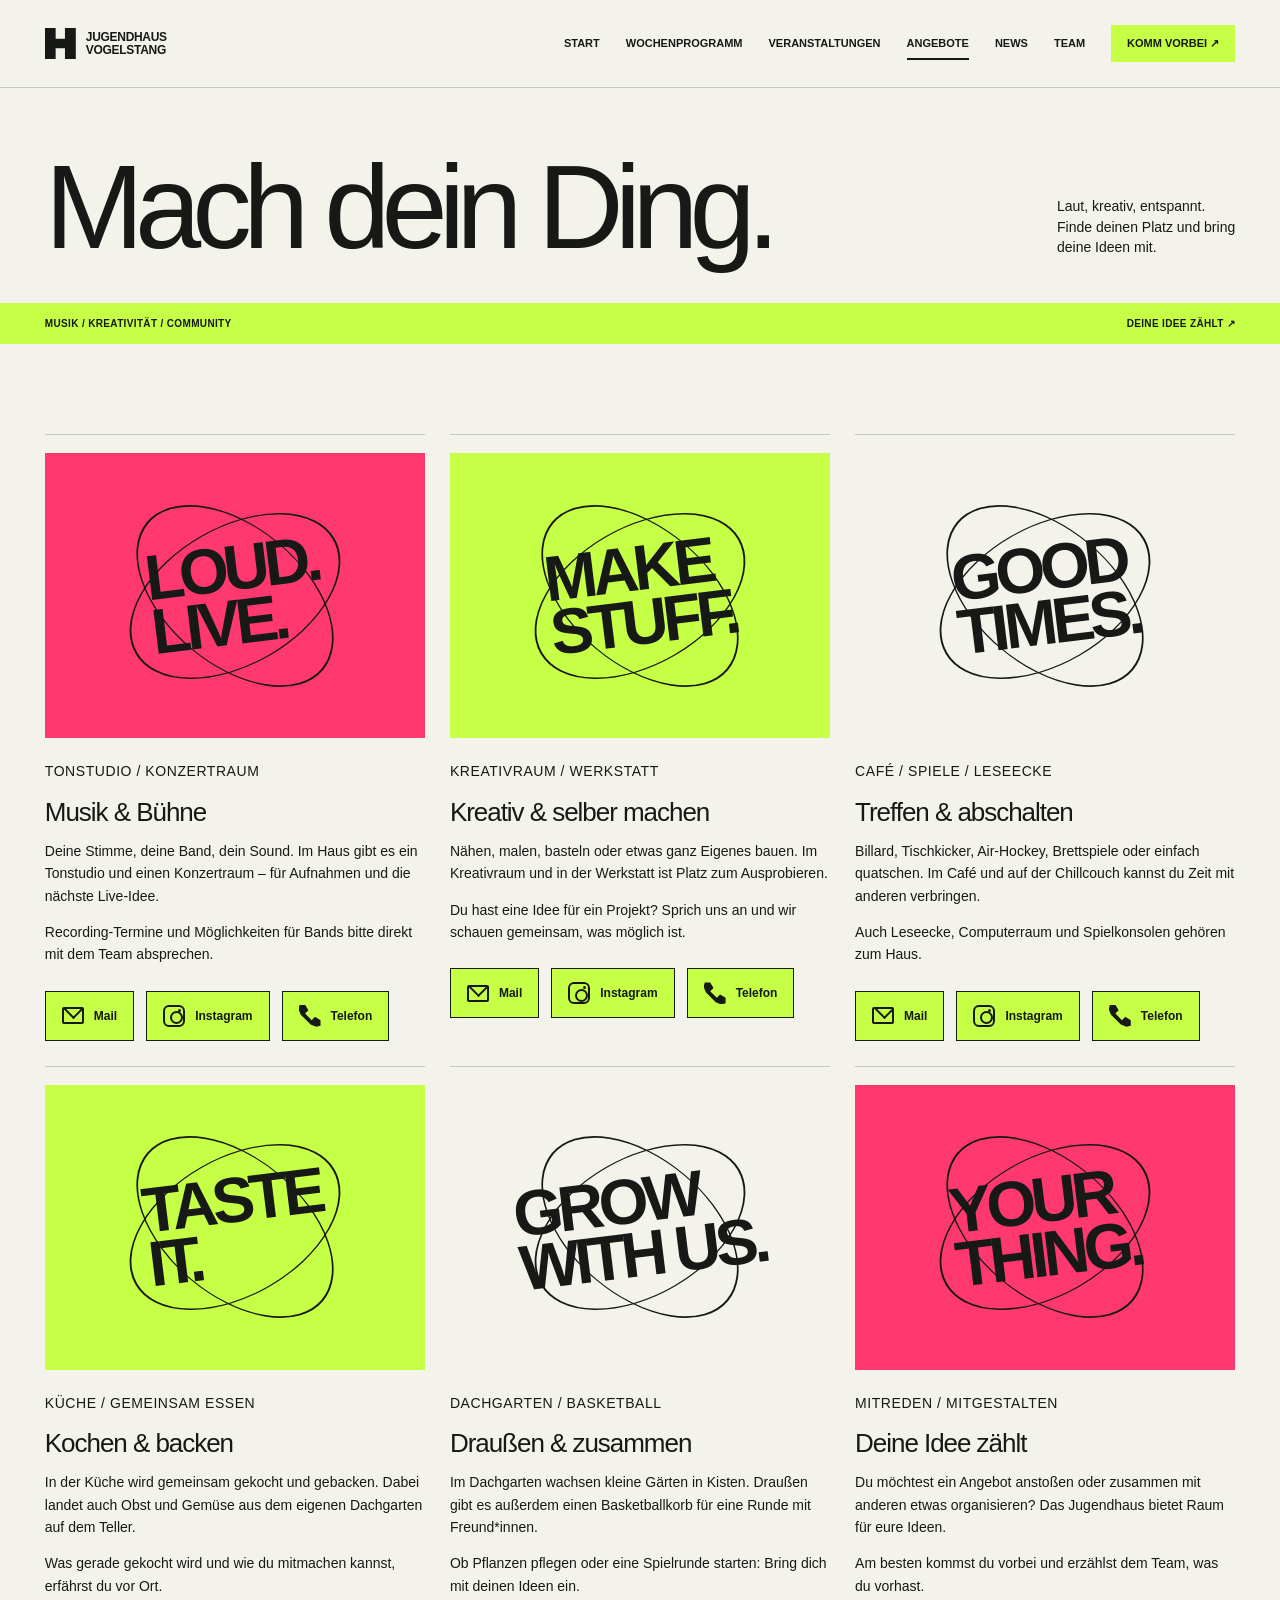
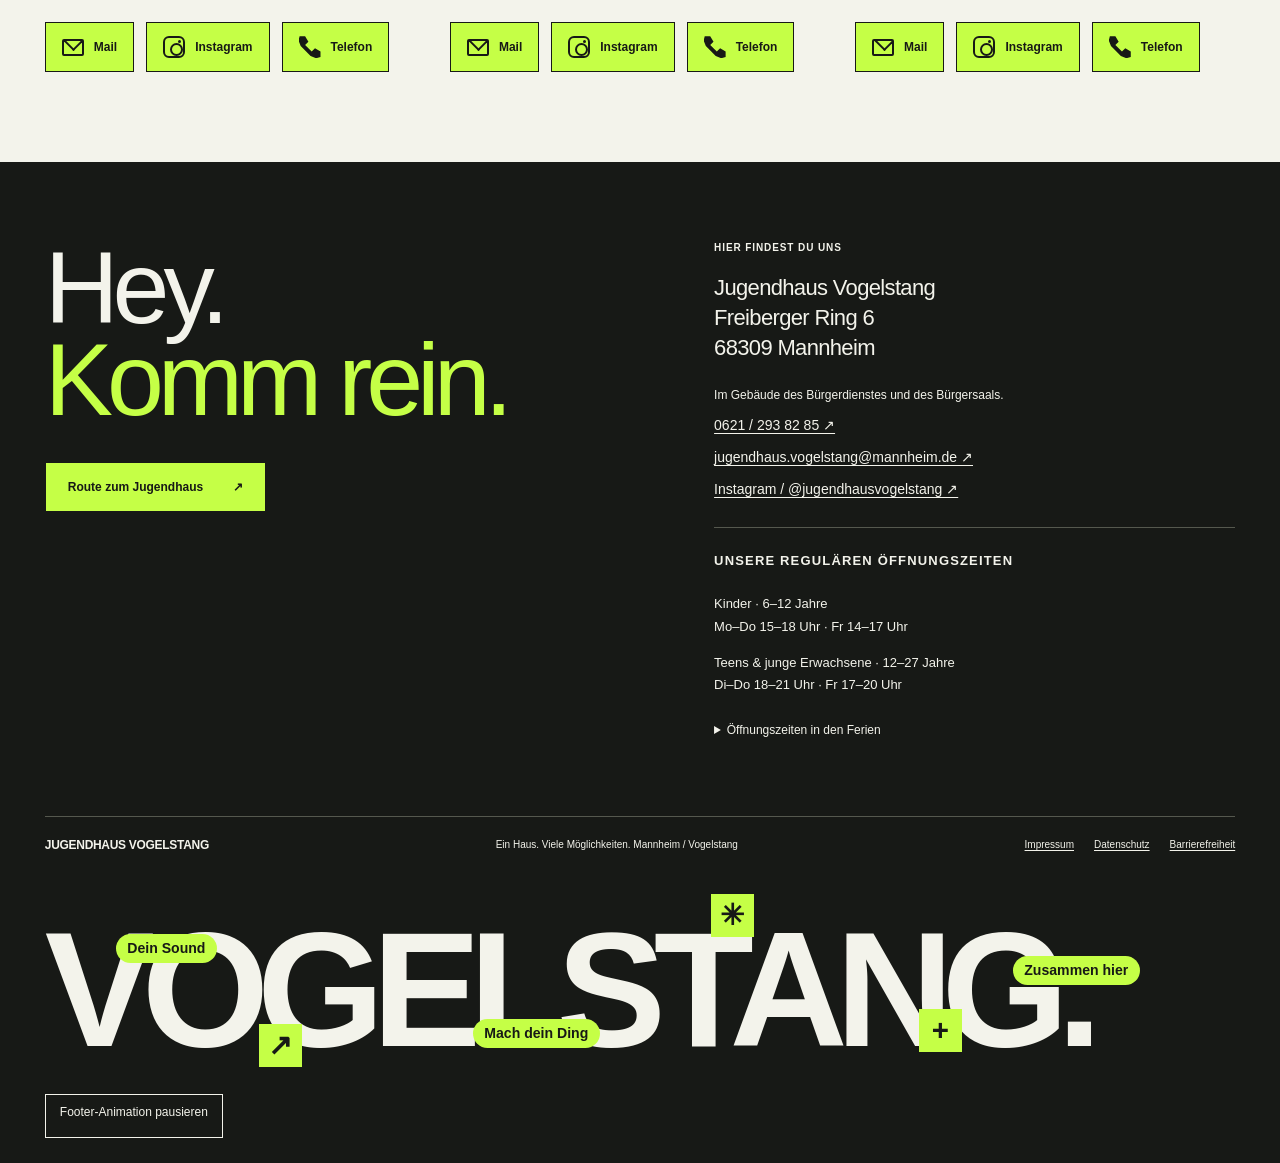
==== examples/sites/jugendhaus-vogelstang/angebote.html @ 9b141dff "feat(templates): add dynamic Jugendhaus Vogelstang website Add nine editorial pages, real offer/even" ====
<!doctype html>
<html lang="de">
<head>
  <meta charset="utf-8">
  <meta name="viewport" content="width=device-width, initial-scale=1">
  <title>Angebote | Jugendhaus Vogelstang</title>
  <meta name="description" content="Tonstudio, Kreativraum, Café, Küche, Dachgarten und mehr: Entdecke die Möglichkeiten im Jugendhaus Vogelstang.">
  <meta name="theme-color" content="#c5ff46">
  <meta name="robots" content="noindex, nofollow">
  <link rel="stylesheet" href="style.css">
  <script src="site.js" defer></script>
</head>
<body>
  <a class="skip-link" href="#main">Zum Inhalt</a>
  <header class="site-header">
    <a class="brand" href="index.html" aria-label="Jugendhaus Vogelstang – Startseite"><span class="brand-mark" aria-hidden="true"></span><span>JUGENDHAUS<br>VOGELSTANG</span></a>
    <button class="nav-toggle" type="button" aria-controls="navigation" aria-expanded="false">Menü</button>
    <nav class="nav" id="navigation" aria-label="Hauptnavigation">
      <a href="index.html">Start</a><a href="wochenprogramm.html">Wochenprogramm</a><a href="veranstaltungen.html">Veranstaltungen</a><a href="angebote.html" aria-current="page">Angebote</a><a href="news.html">News</a><a href="team.html">Team</a>
      <a class="contact-link" href="#kontakt">Komm vorbei ↗</a>
    </nav>
  </header>
  <main id="main"><div class="page-intro"><div class="intro-line"><h1>Mach dein Ding.</h1><p class="intro-copy">Laut, kreativ, entspannt.<br>Finde deinen Platz und bring<br>deine Ideen mit.</p></div></div><div class="ticker"><span>Musik / Kreativität / Community</span><span>Deine Idee zählt ↗</span></div>
    <section class="section"><div class="offer-grid"><article class="offer">
    <div class="offer-art art-pink" aria-hidden="true"><span class="art-orbit"></span><span class="art-orbit art-orbit-two"></span><span class="art-word">LOUD.<br>LIVE.</span></div>
    <p class="offer-meta">Tonstudio / Konzertraum</p><h3>Musik &amp; Bühne</h3><p>Deine Stimme, deine Band, dein Sound. Im Haus gibt es ein Tonstudio und einen Konzertraum – für Aufnahmen und die nächste Live-Idee.</p>
    <p>Recording-Termine und Möglichkeiten für Bands bitte direkt mit dem Team absprechen.</p><nav class="contact-channels" aria-label="Kontaktiere das Team">
    <a class="contact-channel" href="mailto:jugendhaus.vogelstang@mannheim.de" aria-label="Schreib uns eine E-Mail"><span class="channel-icon icon-mail" aria-hidden="true"></span><span>Mail</span></a>
    <a class="contact-channel" href="https://www.instagram.com/jugendhausvogelstang/" target="_blank" rel="noopener noreferrer" aria-label="Jugendhaus auf Instagram öffnen (neuer Tab)"><span class="channel-icon icon-instagram" aria-hidden="true"></span><span>Instagram</span></a>
    <a class="contact-channel" href="tel:+496212938285" aria-label="Ruf das Jugendhaus an"><span class="channel-icon icon-phone" aria-hidden="true"></span><span>Telefon</span></a>
  </nav>
  </article><article class="offer">
    <div class="offer-art art-lime" aria-hidden="true"><span class="art-orbit"></span><span class="art-orbit art-orbit-two"></span><span class="art-word">MAKE<br>STUFF.</span></div>
    <p class="offer-meta">Kreativraum / Werkstatt</p><h3>Kreativ &amp; selber machen</h3><p>Nähen, malen, basteln oder etwas ganz Eigenes bauen. Im Kreativraum und in der Werkstatt ist Platz zum Ausprobieren.</p>
    <p>Du hast eine Idee für ein Projekt? Sprich uns an und wir schauen gemeinsam, was möglich ist.</p><nav class="contact-channels" aria-label="Kontaktiere das Team">
    <a class="contact-channel" href="mailto:jugendhaus.vogelstang@mannheim.de" aria-label="Schreib uns eine E-Mail"><span class="channel-icon icon-mail" aria-hidden="true"></span><span>Mail</span></a>
    <a class="contact-channel" href="https://www.instagram.com/jugendhausvogelstang/" target="_blank" rel="noopener noreferrer" aria-label="Jugendhaus auf Instagram öffnen (neuer Tab)"><span class="channel-icon icon-instagram" aria-hidden="true"></span><span>Instagram</span></a>
    <a class="contact-channel" href="tel:+496212938285" aria-label="Ruf das Jugendhaus an"><span class="channel-icon icon-phone" aria-hidden="true"></span><span>Telefon</span></a>
  </nav>
  </article><article class="offer">
    <div class="offer-art art-paper" aria-hidden="true"><span class="art-orbit"></span><span class="art-orbit art-orbit-two"></span><span class="art-word">GOOD<br>TIMES.</span></div>
    <p class="offer-meta">Café / Spiele / Leseecke</p><h3>Treffen &amp; abschalten</h3><p>Billard, Tischkicker, Air-Hockey, Brettspiele oder einfach quatschen. Im Café und auf der Chillcouch kannst du Zeit mit anderen verbringen.</p>
    <p>Auch Leseecke, Computerraum und Spielkonsolen gehören zum Haus.</p><nav class="contact-channels" aria-label="Kontaktiere das Team">
    <a class="contact-channel" href="mailto:jugendhaus.vogelstang@mannheim.de" aria-label="Schreib uns eine E-Mail"><span class="channel-icon icon-mail" aria-hidden="true"></span><span>Mail</span></a>
    <a class="contact-channel" href="https://www.instagram.com/jugendhausvogelstang/" target="_blank" rel="noopener noreferrer" aria-label="Jugendhaus auf Instagram öffnen (neuer Tab)"><span class="channel-icon icon-instagram" aria-hidden="true"></span><span>Instagram</span></a>
    <a class="contact-channel" href="tel:+496212938285" aria-label="Ruf das Jugendhaus an"><span class="channel-icon icon-phone" aria-hidden="true"></span><span>Telefon</span></a>
  </nav>
  </article><article class="offer">
    <div class="offer-art art-lime" aria-hidden="true"><span class="art-orbit"></span><span class="art-orbit art-orbit-two"></span><span class="art-word">TASTE<br>IT.</span></div>
    <p class="offer-meta">Küche / Gemeinsam essen</p><h3>Kochen &amp; backen</h3><p>In der Küche wird gemeinsam gekocht und gebacken. Dabei landet auch Obst und Gemüse aus dem eigenen Dachgarten auf dem Teller.</p>
    <p>Was gerade gekocht wird und wie du mitmachen kannst, erfährst du vor Ort.</p><nav class="contact-channels" aria-label="Kontaktiere das Team">
    <a class="contact-channel" href="mailto:jugendhaus.vogelstang@mannheim.de" aria-label="Schreib uns eine E-Mail"><span class="channel-icon icon-mail" aria-hidden="true"></span><span>Mail</span></a>
    <a class="contact-channel" href="https://www.instagram.com/jugendhausvogelstang/" target="_blank" rel="noopener noreferrer" aria-label="Jugendhaus auf Instagram öffnen (neuer Tab)"><span class="channel-icon icon-instagram" aria-hidden="true"></span><span>Instagram</span></a>
    <a class="contact-channel" href="tel:+496212938285" aria-label="Ruf das Jugendhaus an"><span class="channel-icon icon-phone" aria-hidden="true"></span><span>Telefon</span></a>
  </nav>
  </article><article class="offer">
    <div class="offer-art art-paper" aria-hidden="true"><span class="art-orbit"></span><span class="art-orbit art-orbit-two"></span><span class="art-word">GROW<br>WITH US.</span></div>
    <p class="offer-meta">Dachgarten / Basketball</p><h3>Draußen &amp; zusammen</h3><p>Im Dachgarten wachsen kleine Gärten in Kisten. Draußen gibt es außerdem einen Basketballkorb für eine Runde mit Freund*innen.</p>
    <p>Ob Pflanzen pflegen oder eine Spielrunde starten: Bring dich mit deinen Ideen ein.</p><nav class="contact-channels" aria-label="Kontaktiere das Team">
    <a class="contact-channel" href="mailto:jugendhaus.vogelstang@mannheim.de" aria-label="Schreib uns eine E-Mail"><span class="channel-icon icon-mail" aria-hidden="true"></span><span>Mail</span></a>
    <a class="contact-channel" href="https://www.instagram.com/jugendhausvogelstang/" target="_blank" rel="noopener noreferrer" aria-label="Jugendhaus auf Instagram öffnen (neuer Tab)"><span class="channel-icon icon-instagram" aria-hidden="true"></span><span>Instagram</span></a>
    <a class="contact-channel" href="tel:+496212938285" aria-label="Ruf das Jugendhaus an"><span class="channel-icon icon-phone" aria-hidden="true"></span><span>Telefon</span></a>
  </nav>
  </article><article class="offer">
    <div class="offer-art art-pink" aria-hidden="true"><span class="art-orbit"></span><span class="art-orbit art-orbit-two"></span><span class="art-word">YOUR<br>THING.</span></div>
    <p class="offer-meta">Mitreden / Mitgestalten</p><h3>Deine Idee zählt</h3><p>Du möchtest ein Angebot anstoßen oder zusammen mit anderen etwas organisieren? Das Jugendhaus bietet Raum für eure Ideen.</p>
    <p>Am besten kommst du vorbei und erzählst dem Team, was du vorhast.</p><nav class="contact-channels" aria-label="Kontaktiere das Team">
    <a class="contact-channel" href="mailto:jugendhaus.vogelstang@mannheim.de" aria-label="Schreib uns eine E-Mail"><span class="channel-icon icon-mail" aria-hidden="true"></span><span>Mail</span></a>
    <a class="contact-channel" href="https://www.instagram.com/jugendhausvogelstang/" target="_blank" rel="noopener noreferrer" aria-label="Jugendhaus auf Instagram öffnen (neuer Tab)"><span class="channel-icon icon-instagram" aria-hidden="true"></span><span>Instagram</span></a>
    <a class="contact-channel" href="tel:+496212938285" aria-label="Ruf das Jugendhaus an"><span class="channel-icon icon-phone" aria-hidden="true"></span><span>Telefon</span></a>
  </nav>
  </article></div></section></main>
  <footer class="contact" id="kontakt">
    <div class="contact-top">
      <div><h2>Hey.<br><span>Komm rein.</span></h2>
        <a class="button" href="https://www.google.com/maps/search/?api=1&amp;query=Freiberger+Ring+6+68309+Mannheim" target="_blank" rel="noopener noreferrer">Route zum Jugendhaus <span aria-hidden="true">↗</span></a>
      </div>
      <div><p class="eyebrow">Hier findest du uns</p><address>Jugendhaus Vogelstang<br>Freiberger Ring 6<br>68309 Mannheim</address>
        <p class="small">Im Gebäude des Bürgerdienstes und des Bürgersaals.</p>
        <div class="contact-info">
          <a href="tel:+496212938285">0621 / 293 82 85 ↗</a>
          <a href="mailto:jugendhaus.vogelstang@mannheim.de">jugendhaus.vogelstang@mannheim.de ↗</a>
          <a href="https://www.instagram.com/jugendhausvogelstang/" target="_blank" rel="noopener noreferrer">Instagram / @jugendhausvogelstang ↗</a>
        </div>
        <div class="contact-hours"><p class="eyebrow">Unsere regulären Öffnungszeiten</p>
          <p>Kinder · 6–12 Jahre<br>Mo–Do 15–18 Uhr · Fr 14–17 Uhr</p>
          <p>Teens &amp; junge Erwachsene · 12–27 Jahre<br>Di–Do 18–21 Uhr · Fr 17–20 Uhr</p>
          <details><summary>Öffnungszeiten in den Ferien</summary><p>Kinder: Mo–Do 14–17:30 Uhr · Fr 14–17 Uhr<br>Teens: Di–Do 18–21 Uhr · Fr 17–20:30 Uhr</p></details>
        </div>
      </div>
    </div>
    <div class="footer-bottom"><a class="brand" href="index.html">JUGENDHAUS VOGELSTANG</a>
      <span>Ein Haus. Viele Möglichkeiten. Mannheim / Vogelstang</span>
      <nav class="footer-links" aria-label="Rechtliche Informationen"><a href="impressum.html">Impressum</a><a href="datenschutz.html">Datenschutz</a><a href="barrierefreiheit.html">Barrierefreiheit</a></nav>
    </div>
    <div class="footer-playground">
      <p class="footer-word" aria-hidden="true">VOGELSTANG.</p>
      <div class="footer-badges" aria-hidden="true">
        <span class="flying-badge badge-music">Dein Sound</span>
        <span class="flying-badge badge-create">Mach dein Ding</span>
        <span class="flying-badge badge-together">Zusammen hier</span>
        <span class="flying-badge badge-symbol badge-symbol-one">↗</span>
        <span class="flying-badge badge-symbol badge-symbol-two">✳</span>
        <span class="flying-badge badge-symbol badge-symbol-three">+</span>
      </div>
    </div>
    <button class="motion-toggle" type="button" aria-pressed="false">Footer-Animation pausieren</button>
  </footer>
</body>
</html>
---- examples/sites/jugendhaus-vogelstang/style.css ----
:root {
  --paper: var(--jhv-paper, #f3f3eb);
  --ink: var(--jhv-ink, #171916);
  --lime: var(--jhv-primary, #c5ff46);
  --pink: var(--jhv-secondary, #ff3970);
  --muted: var(--jhv-muted, #55584e);
  --line: var(--jhv-line, #c8cabc);
  --text-small: var(--jhv-text-s, 14px);
  --text-large: var(--jhv-text-l, 25px);
  --section-space: var(--jhv-space-section, 90px);
  --font-body: Arial, Helvetica, sans-serif;
}
* { box-sizing: border-box; }
html { scroll-behavior: smooth; }
body { margin: 0; background: var(--paper); color: var(--ink); font-family: var(--font-body); }
body, button, a { -webkit-tap-highlight-color: transparent; }
a { color: inherit; text-underline-offset: .22em; }
button { font: inherit; }
button, a { touch-action: manipulation; }
button:focus-visible, a:focus-visible, summary:focus-visible { outline: 3px solid var(--pink); outline-offset: 5px; }
[hidden] { display: none !important; }
::selection { background: var(--lime); color: var(--ink); }
.skip-link { position: absolute; left: 24px; top: -80px; padding: 16px; z-index: 30; background: var(--lime); }
.skip-link:focus { top: 12px; }
.site-header { padding: 25px 3.5vw; display: flex; align-items: center; justify-content: space-between; gap: 30px; border-bottom: 1px solid var(--line); }
.brand { display: flex; align-items: center; gap: 10px; text-decoration: none; font-size: 12px; font-weight: 800; line-height: 1.05; letter-spacing: -.3px; flex-shrink: 0; }
.brand-mark { width: 31px; height: 31px; background: var(--ink); clip-path: polygon(0 0, 35% 0, 35% 35%, 65% 35%, 65% 0, 100% 0, 100% 100%, 65% 100%, 65% 65%, 35% 65%, 35% 100%, 0 100%); }
.nav { display: flex; flex-wrap: wrap; align-items: center; gap: 26px; }
.nav a { text-decoration: none; text-transform: uppercase; font-size: 11px; font-weight: 700; padding: 9px 0; border-bottom: 2px solid transparent; }
.nav a:hover, .nav a[aria-current="page"] { border-color: var(--ink); }
.nav .contact-link { background: var(--lime); padding: 12px 16px; border: 0; }
.nav-toggle { display: none; border: 1px solid var(--ink); background: transparent; padding: 12px 16px; }
.page-intro { padding: 65px 3.5vw 42px; }
.eyebrow { font-size: 10px; text-transform: uppercase; letter-spacing: .09em; font-weight: 700; margin: 0 0 20px; }
.intro-line { display: flex; align-items: flex-end; justify-content: space-between; gap: 30px; }
h1, h2, h3, p { margin-top: 0; }
h1 { font-size: clamp(54px, 9.3vw, 148px); line-height: .91; letter-spacing: -.075em; font-weight: 500; margin-bottom: 0; }
.intro-copy { font-size: 14px; line-height: 1.45; max-width: 265px; margin: 0 0 4px; }
.hero { position: relative; background: var(--pink); min-height: 460px; height: min(49vw, 670px); overflow: hidden; }
.hero-image { position: absolute; inset: 0; width: 100%; height: 100%; object-fit: cover; }
.hero-content { position: relative; z-index: 1; padding: 70px 7vw; height: 100%; display: flex; flex-direction: column; align-items: flex-start; justify-content: center; }
.hero-title { color: var(--paper); font-size: clamp(65px, 11vw, 175px); font-weight: 800; letter-spacing: -.07em; line-height: .85; margin: 0 0 30px; max-width: 950px; }
.button { display: inline-flex; align-items: center; justify-content: space-between; gap: 30px; padding: 17px 22px; background: var(--lime); color: var(--ink); font-size: 12px; font-weight: 700; text-decoration: none; border: 1px solid var(--ink); min-height: 48px; }
.button:hover { background: var(--ink); color: var(--lime); }
.button-light { background: var(--paper); }
.pixel { position: absolute; width: 116px; height: 116px; background: var(--lime); clip-path: polygon(0 0, 60% 0, 60% 20%, 40% 20%, 40% 40%, 80% 40%, 80% 20%, 100% 20%, 100% 60%, 60% 60%, 60% 100%, 40% 100%, 40% 80%, 0 80%, 0 60%, 20% 60%, 20% 40%, 0 40%); z-index: 2; }
.pixel-one { top: 0; left: 0; }
.pixel-two { bottom: 0; right: 0; transform: rotate(180deg); }
.ticker { display: flex; justify-content: space-between; gap: 16px; padding: 15px 3.5vw; background: var(--lime); font-size: 10px; text-transform: uppercase; font-weight: 700; letter-spacing: .035em; }
.section { padding: var(--section-space) 3.5vw; }
.statement { display: grid; grid-template-columns: 1fr 2fr; gap: 50px; }
.section-index { font-size: 10px; text-transform: uppercase; letter-spacing: .07em; }
.statement h2 { font-size: clamp(28px, 3.5vw, 55px); font-weight: 500; line-height: 1.12; letter-spacing: -.04em; max-width: 950px; margin-bottom: 30px; }
mark { background: var(--lime); color: var(--ink); padding: 0 .08em; }
.text-link { font-size: 12px; font-weight: 700; text-transform: uppercase; }
.section-heading { display: flex; align-items: flex-end; justify-content: space-between; gap: 20px; margin-bottom: 40px; }
.section-heading h2 { font-size: clamp(40px, 5vw, 76px); font-weight: 500; line-height: .98; letter-spacing: -.055em; margin-bottom: 0; }
.dark { background: var(--ink); color: var(--paper); }
.dark .section-index { color: var(--lime); }
.dark .text-link { color: var(--lime); }
.offer-grid { display: grid; grid-template-columns: repeat(3, 1fr); gap: 25px; }
.offer { min-width: 0; border-top: 1px solid var(--line); padding-top: 18px; }
.offer-art { aspect-ratio: 4 / 3; padding: 26px; position: relative; display: flex; align-items: center; justify-content: center; overflow: hidden; color: var(--ink); margin-bottom: 22px; }
.content-image { width: 100%; height: auto; aspect-ratio: 4 / 3; object-fit: cover; display: block; margin-bottom: 22px; background: var(--lime); }
.event-grid, .program-grid { display: grid; grid-template-columns: repeat(3, minmax(0, 1fr)); gap: 35px; }
.event-card, .program-offer { border-top: 1px solid var(--line); padding-top: 22px; min-width: 0; }
.event-card h3, .program-offer h2 { font-size: 30px; font-weight: 500; letter-spacing: -.045em; line-height: 1.1; }
.event-card p, .program-offer p { font-size: var(--text-small); line-height: 1.6; }
.offer h3 a, .event-card h3 a, .program-offer h2 a { text-decoration: none; }
.date-meta { font-size: 11px; text-transform: uppercase; letter-spacing: .04em; }
.weekly-time { border-top: 1px solid var(--line); padding-top: 12px; font-size: 12px; line-height: 1.7; }
.detail-layout { display: grid; grid-template-columns: 1fr 1fr; gap: 60px; }
.detail-description { font-size: var(--text-large); line-height: 1.4; letter-spacing: -.03em; }
.detail-time { font-size: 22px; line-height: 1.5; }
.contact-channels { display: flex; flex-wrap: wrap; gap: 12px; margin-top: 25px; }
.contact-channel { display: inline-flex; align-items: center; justify-content: center; gap: 10px; min-width: 48px; min-height: 48px; padding: 13px 16px; border: 1px solid var(--ink); background: var(--lime); color: var(--ink); text-decoration: none; font-size: 12px; font-weight: 700; }
.contact-channel:hover { background: var(--ink); color: var(--lime); }
.channel-icon { display: inline-block; position: relative; width: 22px; height: 22px; flex-shrink: 0; }
.icon-mail { height: 17px; border: 2px solid currentColor; border-radius: 2px; overflow: hidden; }
.icon-mail::before { content: ""; position: absolute; width: 13px; height: 13px; left: 2.5px; top: -8px; border-right: 2px solid currentColor; border-bottom: 2px solid currentColor; transform: rotate(45deg); }
.icon-instagram { border: 2px solid currentColor; border-radius: 6px; }
.icon-instagram::before { content: ""; position: absolute; width: 9px; height: 9px; border: 2px solid currentColor; border-radius: 50%; left: 4.5px; top: 4.5px; }
.icon-instagram::after { content: ""; position: absolute; width: 3px; height: 3px; border-radius: 50%; background: currentColor; right: 2px; top: 2px; }
.icon-phone { background: currentColor; clip-path: polygon(5% 0, 30% 0, 45% 25%, 30% 40%, 60% 70%, 75% 55%, 100% 70%, 100% 95%, 80% 100%, 55% 90%, 10% 45%, 0 20%); }
.art-pink { background: var(--pink); }
.art-lime { background: var(--lime); }
.art-paper { background: var(--paper); }
.art-word { font-size: clamp(48px, 5vw, 82px); line-height: .85; font-weight: 800; letter-spacing: -.08em; transform: rotate(-7deg); z-index: 1; }
.art-orbit { position: absolute; width: 230px; height: 230px; border: 2px solid currentColor; border-radius: 50%; transform: rotate(-30deg) scaleY(.6); }
.art-orbit-two { transform: rotate(40deg) scaleY(.6); }
.offer-meta { font-size: 10px; text-transform: uppercase; letter-spacing: .04em; }
.offer h3 { font-size: 26px; font-weight: 500; letter-spacing: -.04em; margin-bottom: 12px; }
.offer p { font-size: var(--text-small); line-height: 1.6; }
.program-preview { background: var(--lime); display: grid; grid-template-columns: minmax(0, 1fr) minmax(0, 1.3fr); gap: 70px; }
.program-preview > div { min-width: 0; }
.program-preview h2 { font-size: clamp(45px, 6vw, 90px); line-height: .93; font-weight: 500; letter-spacing: -.06em; }
.program-preview p { font-size: 14px; line-height: 1.55; max-width: 320px; }
.hours { width: 100%; table-layout: fixed; border-collapse: collapse; font-size: 13px; text-align: left; }
.hours caption { text-align: left; font-size: 10px; text-transform: uppercase; letter-spacing: .06em; padding-bottom: 16px; }
.hours th, .hours td { padding: 18px 10px 18px 0; border-top: 1px solid var(--ink); }
.hours th { font-weight: 500; }
.hours thead th { font-size: 10px; font-weight: 700; }
.muted { color: var(--muted); }
.small { font-size: 12px; line-height: 1.6; }
.events { border-top: 1px solid var(--line); }
.event { display: grid; grid-template-columns: 100px 1fr 180px 40px; align-items: center; gap: 25px; padding: 32px 0; border-bottom: 1px solid var(--line); }
.event-number { font-size: 45px; letter-spacing: -.06em; }
.event h3 { font-size: clamp(23px, 3vw, 38px); font-weight: 500; letter-spacing: -.045em; margin-bottom: 8px; }
.event p { font-size: 13px; line-height: 1.5; margin: 0; max-width: 590px; }
.event-status { font-size: 11px; text-transform: uppercase; line-height: 1.7; }
.event-arrow { font-size: 30px; text-decoration: none; }
.demo-note { border-left: 3px solid var(--pink); padding: 13px 18px; font-size: 12px; line-height: 1.6; margin: 0 0 35px; max-width: 850px; }
.badge { display: inline-block; background: var(--lime); color: var(--ink); font-size: 9px; font-weight: 700; letter-spacing: .08em; text-transform: uppercase; padding: 6px 9px; margin-bottom: 12px; }
.news-grid { display: grid; grid-template-columns: repeat(3, 1fr); gap: 30px; }
.news-item { border-top: 1px solid var(--line); padding-top: 20px; }
.news-item h3 { font-size: 30px; font-weight: 500; line-height: 1.1; letter-spacing: -.045em; }
.news-item p { font-size: 14px; line-height: 1.6; }
.news-detail { max-width: 850px; padding: 50px 0; border-top: 1px solid var(--line); scroll-margin-top: 25px; }
.news-detail h2 { font-size: 40px; font-weight: 500; letter-spacing: -.04em; }
.news-detail p { line-height: 1.7; }
.filters { display: flex; flex-wrap: wrap; gap: 10px; margin: 0 0 35px; }
.filter { border: 1px solid var(--ink); background: transparent; padding: 13px 20px; cursor: pointer; font-size: 12px; }
.filter[aria-pressed="true"] { background: var(--ink); color: var(--lime); }
.week-grid { display: grid; grid-template-columns: repeat(5, 1fr); gap: 1px; background: var(--line); border: 1px solid var(--line); }
.day { background: var(--paper); padding: 25px 20px; }
.day h2 { font-size: 34px; font-weight: 500; letter-spacing: -.055em; margin-bottom: 35px; }
.slot { padding: 22px 0; border-top: 1px solid var(--line); }
.slot time { font-size: 11px; font-weight: 700; }
.slot h3 { font-size: 20px; font-weight: 500; letter-spacing: -.03em; margin: 13px 0 10px; }
.slot p { font-size: 12px; line-height: 1.55; margin: 0; }
.slot .badge { margin-top: 15px; }
.team-grid { display: grid; grid-template-columns: repeat(3, 1fr); gap: 45px 25px; }
.team-portrait { aspect-ratio: 1 / 1; display: flex; align-items: center; justify-content: center; font-size: clamp(75px, 11vw, 170px); letter-spacing: -.09em; font-weight: 800; position: relative; overflow: hidden; }
.team-portrait span { transform: rotate(-9deg); z-index: 1; }
.team-person h2 { margin: 20px 0 8px; font-size: 30px; font-weight: 500; letter-spacing: -.04em; }
.team-person p { font-size: 13px; line-height: 1.6; }
.team-role { font-size: 10px; text-transform: uppercase; letter-spacing: .04em; }
.contact { background: var(--ink); color: var(--paper); padding: 80px 3.5vw 25px; scroll-margin-top: 20px; }
.contact-top { display: grid; grid-template-columns: 1.15fr 1fr; gap: 70px; margin-bottom: 65px; }
.contact h2 { font-size: clamp(58px, 8vw, 120px); font-weight: 500; line-height: .9; letter-spacing: -.06em; margin-bottom: 35px; }
.contact h2 span { color: var(--lime); }
.contact address { font-size: 22px; font-style: normal; line-height: 1.35; letter-spacing: -.03em; margin-bottom: 24px; }
.contact-info { display: grid; gap: 16px; }
.contact-info a { font-size: 14px; overflow-wrap: anywhere; }
.contact-hours { border-top: 1px solid var(--muted); padding-top: 22px; margin-top: 30px; }
.contact-hours p { font-size: 13px; line-height: 1.75; }
.contact details { font-size: 12px; line-height: 1.7; }
.contact summary { cursor: pointer; padding: 10px 0; }
.footer-bottom { border-top: 1px solid var(--muted); padding-top: 22px; display: flex; flex-wrap: wrap; align-items: center; justify-content: space-between; gap: 20px; font-size: 10px; }
.footer-links { display: flex; flex-wrap: wrap; gap: 20px; }
.footer-playground { position: relative; isolation: isolate; margin-top: 30px; padding: 35px 0 30px; overflow: hidden; }
.footer-word { font-size: clamp(38px, 12.8vw, 196px); font-weight: 800; letter-spacing: -.075em; line-height: .9; margin: 0; white-space: nowrap; }
.footer-badges { position: absolute; inset: 0; pointer-events: none; }
.flying-badge { position: absolute; display: inline-flex; align-items: center; justify-content: center; background: var(--lime); color: var(--ink); font-size: clamp(9px, 1.1vw, 16px); font-weight: 700; padding: .45em .8em; border-radius: 999px; animation: badge-flight 9s ease-in-out infinite alternate paused; will-change: transform; }
.js-enabled .flying-badge { animation-play-state: running; }
.badge-music { top: 25%; left: 6%; --badge-tilt: -8deg; }
.badge-create { top: 65%; left: 36%; --badge-tilt: 5deg; animation-delay: -3s; }
.badge-together { top: 35%; right: 8%; --badge-tilt: -6deg; animation-delay: -6s; }
.badge-symbol { border-radius: 0; font-size: clamp(16px, 2.3vw, 32px); width: 1.45em; height: 1.45em; padding: 0; }
.badge-symbol-one { top: 67%; left: 18%; --badge-tilt: 14deg; animation-delay: -2s; }
.badge-symbol-two { top: 6%; left: 56%; --badge-tilt: -15deg; animation-delay: -5s; }
.badge-symbol-three { top: 60%; right: 23%; --badge-tilt: 18deg; animation-delay: -7s; }
@keyframes badge-flight {
  0% { transform: translate(0, 0) rotate(var(--badge-tilt)); }
  50% { transform: translate(12px, -15px) rotate(calc(var(--badge-tilt) + 8deg)); }
  100% { transform: translate(-10px, 10px) rotate(calc(var(--badge-tilt) - 8deg)); }
}
.motion-toggle { display: none; background: transparent; color: var(--paper); border: 1px solid currentColor; padding: 10px 14px; min-height: 44px; cursor: pointer; font-size: 12px; }
.js-enabled .motion-toggle { display: inline-flex; }
.js-enabled .motion-paused .flying-badge { animation-play-state: paused; }
.legal-layout { display: grid; grid-template-columns: minmax(0, 1fr) minmax(0, 2fr); gap: 70px; }
.legal-summary { min-width: 0; }
.legal-status { background: var(--lime); color: var(--ink); padding: 24px; font-size: var(--text-small); line-height: 1.6; }
.legal-summary nav { display: grid; gap: 0; }
.legal-summary a { padding: 14px 0; border-bottom: 1px solid var(--line); font-size: var(--text-small); }
.legal-copy { min-width: 0; max-width: 850px; font-size: var(--text-small); line-height: 1.75; overflow-wrap: anywhere; }
.legal-copy section { padding: 0 0 32px; margin-bottom: 32px; border-bottom: 1px solid var(--line); scroll-margin-top: 25px; }
.legal-copy h2 { font-size: clamp(26px, 3vw, 42px); line-height: 1.1; letter-spacing: -.045em; font-weight: 500; }
.legal-copy address { font-style: normal; margin-bottom: 20px; }
@media (min-width: 1600px) {
  .site-header, .page-intro, .section, .contact { padding-left: max(3.5vw, calc((100vw - 1500px) / 2)); padding-right: max(3.5vw, calc((100vw - 1500px) / 2)); }
}
@media (max-width: 1000px) {
  .nav { gap: 14px; }
  .nav a { font-size: 10px; }
  .site-header { gap: 18px; }
  .intro-copy { max-width: 220px; font-size: 12px; }
  .week-grid { grid-template-columns: repeat(2, 1fr); }
  .day:last-child { grid-column: 1 / -1; }
  .program-preview { gap: 30px; }
  .contact-top { gap: 35px; }
}
@media (max-width: 700px) {
  .site-header { padding: 20px; flex-wrap: wrap; }
  .nav { width: 100%; gap: 10px 20px; }
  .nav a { font-size: 11px; }
  .js-enabled .site-header { position: relative; flex-wrap: nowrap; z-index: 20; }
  .js-enabled .nav-toggle { display: flex; align-items: center; gap: 12px; min-height: 48px; cursor: pointer; }
  .nav-toggle::after { content: ""; width: 7px; height: 7px; border: solid currentColor; border-width: 0 2px 2px 0; transform: translateY(-2px) rotate(45deg); transition: transform .2s ease; }
  .nav-toggle[aria-expanded="true"]::after { transform: translateY(2px) rotate(225deg); }
  .js-enabled .nav {
    position: absolute; top: calc(100% - 8px); right: 20px;
    width: min(320px, calc(100% - 40px)); max-height: calc(100dvh - 112px); overflow-y: auto;
    display: flex; flex-direction: column; align-items: stretch; gap: 4px; padding: 12px;
    background: var(--paper); border: 1px solid var(--ink); box-shadow: 6px 6px 0 var(--lime);
    opacity: 0; visibility: hidden; pointer-events: none;
    transform: translateY(-10px) scale(.97); transform-origin: top right;
    transition: opacity .18s ease, transform .22s ease, visibility 0s linear .22s;
  }
  .js-enabled .nav.is-open { opacity: 1; visibility: visible; pointer-events: auto; transform: none; transition-delay: 0s; }
  .js-enabled .nav a { display: flex; align-items: center; min-height: 44px; padding: 12px; font-size: 12px; }
  .page-intro { padding: 48px 20px 30px; }
  .intro-line { display: block; }
  h1 { font-size: clamp(48px, 13vw, 90px); overflow-wrap: anywhere; }
  .intro-copy { margin-top: 25px; max-width: 300px; font-size: 13px; }
  .hero { height: 530px; min-height: 0; }
  .hero-content { padding: 40px 25px; justify-content: center; }
  .hero-title { font-size: clamp(62px, 16vw, 110px); }
  .pixel { width: 75px; height: 75px; }
  .ticker { padding: 13px 20px; flex-wrap: wrap; font-size: 9px; }
  .section { padding: var(--jhv-space-section, 60px) 20px; }
  .statement, .program-preview, .contact-top { grid-template-columns: 1fr; gap: 25px; }
  .statement h2 { font-size: 31px; }
  .section-heading { align-items: flex-start; flex-direction: column; gap: 20px; }
  .section-heading h2 { font-size: 44px; }
  .offer-grid, .news-grid, .team-grid, .event-grid, .program-grid, .detail-layout { grid-template-columns: 1fr; gap: 35px; }
  .offer-art { aspect-ratio: 1.5 / 1; }
  .art-word { font-size: 80px; }
  .program-preview h2 { font-size: clamp(40px, 12vw, 62px); }
  .hours { font-size: 11px; }
  .hours th, .hours td { padding: 16px 8px 16px 0; }
  .event { grid-template-columns: 45px 1fr 25px; gap: 15px; padding: 25px 0; }
  .event-number { font-size: 32px; }
  .event-status { grid-column: 2; grid-row: 2; }
  .event-arrow { grid-column: 3; grid-row: 1; }
  .week-grid { grid-template-columns: 1fr; }
  .day:last-child { grid-column: auto; }
  .day h2 { margin-bottom: 22px; }
  .team-portrait { aspect-ratio: 1.35 / 1; font-size: 130px; }
  .contact { padding: 60px 20px 25px; }
  .contact h2 { font-size: 72px; }
  .contact-top { margin-bottom: 40px; }
  .footer-word { font-size: 12vw; }
  .footer-playground { margin-top: 20px; padding-top: 30px; padding-bottom: 25px; }
  .flying-badge { animation-name: badge-flight-mobile; }
  .legal-layout { grid-template-columns: 1fr; gap: 40px; }
  @keyframes badge-flight-mobile {
    from { transform: translate(0, 0) rotate(var(--badge-tilt)); }
    to { transform: translate(4px, -8px) rotate(calc(var(--badge-tilt) + 6deg)); }
  }
}
@media (prefers-reduced-motion: reduce) {
  html { scroll-behavior: auto; }
  .js-enabled .nav, .nav-toggle::after { transition: none; }
  .flying-badge { animation: none; transform: rotate(var(--badge-tilt)); will-change: auto; }
  .js-enabled .motion-toggle { display: none; }
}
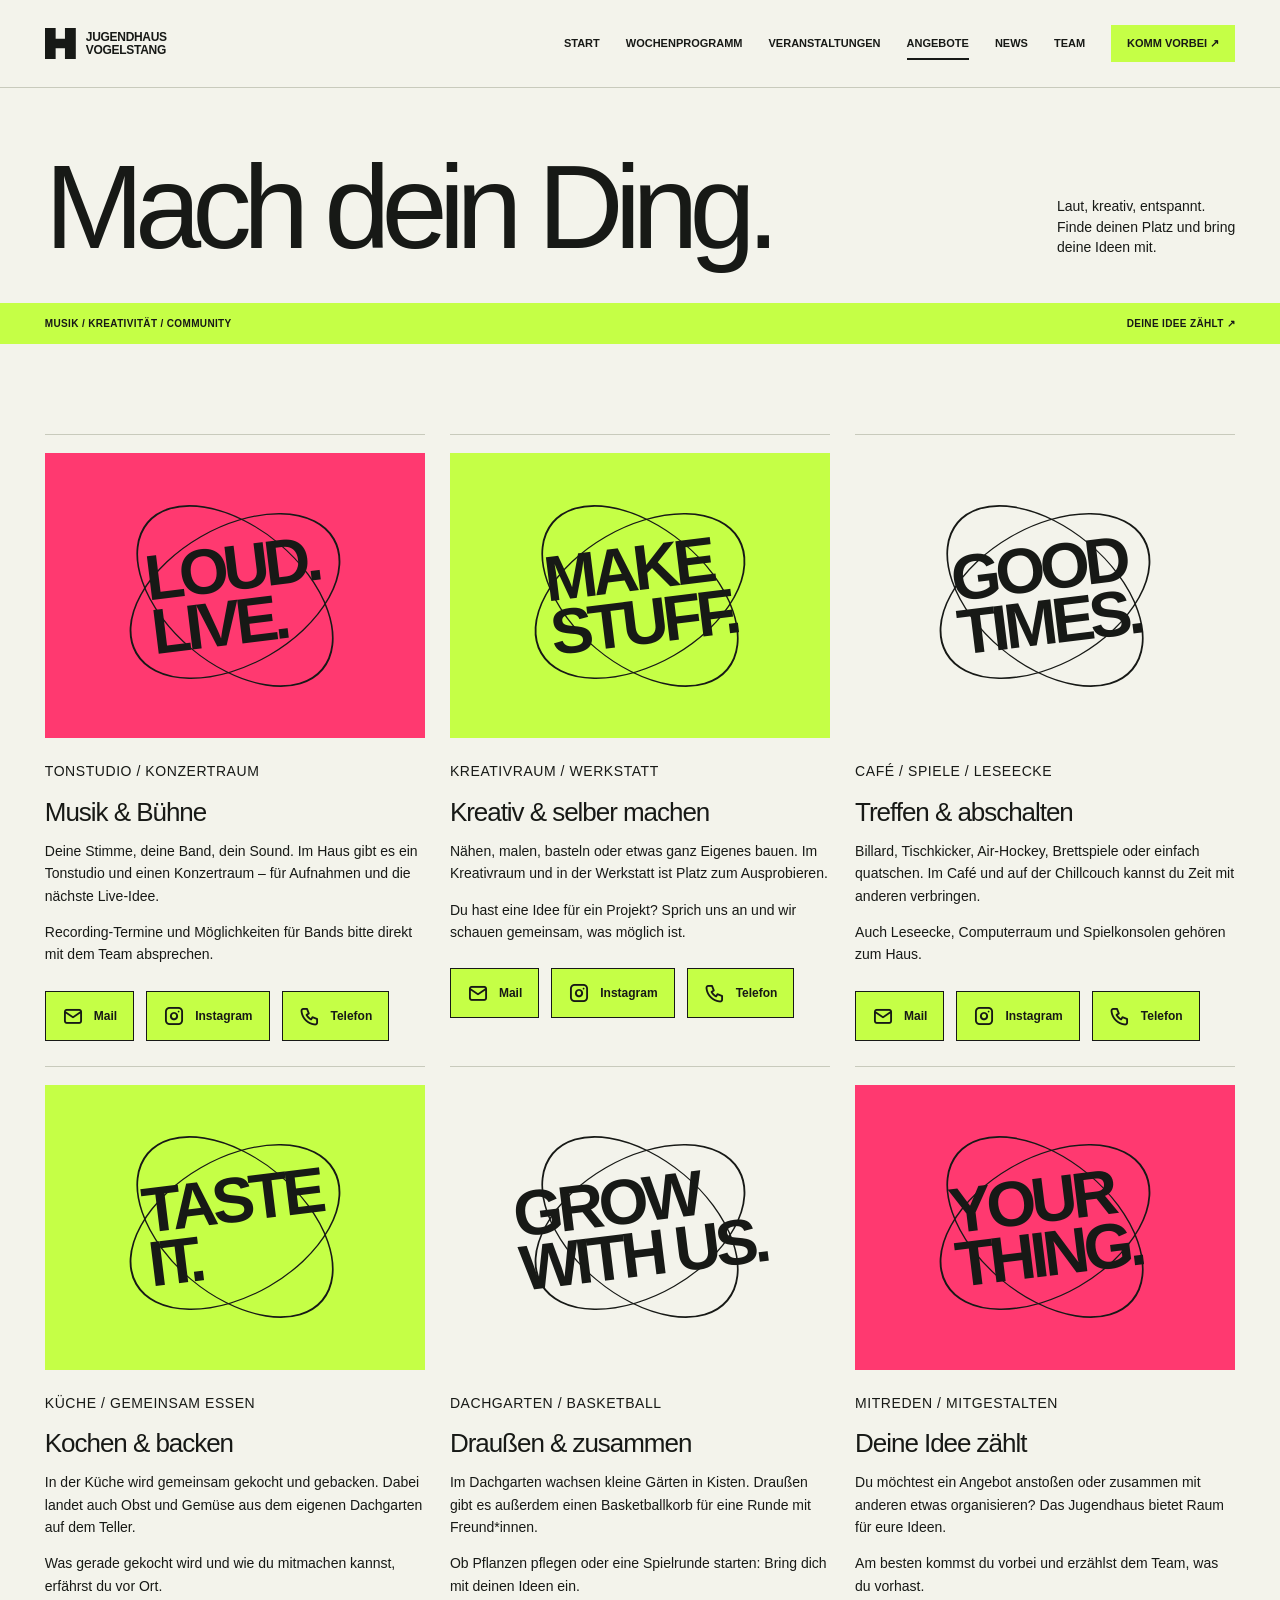
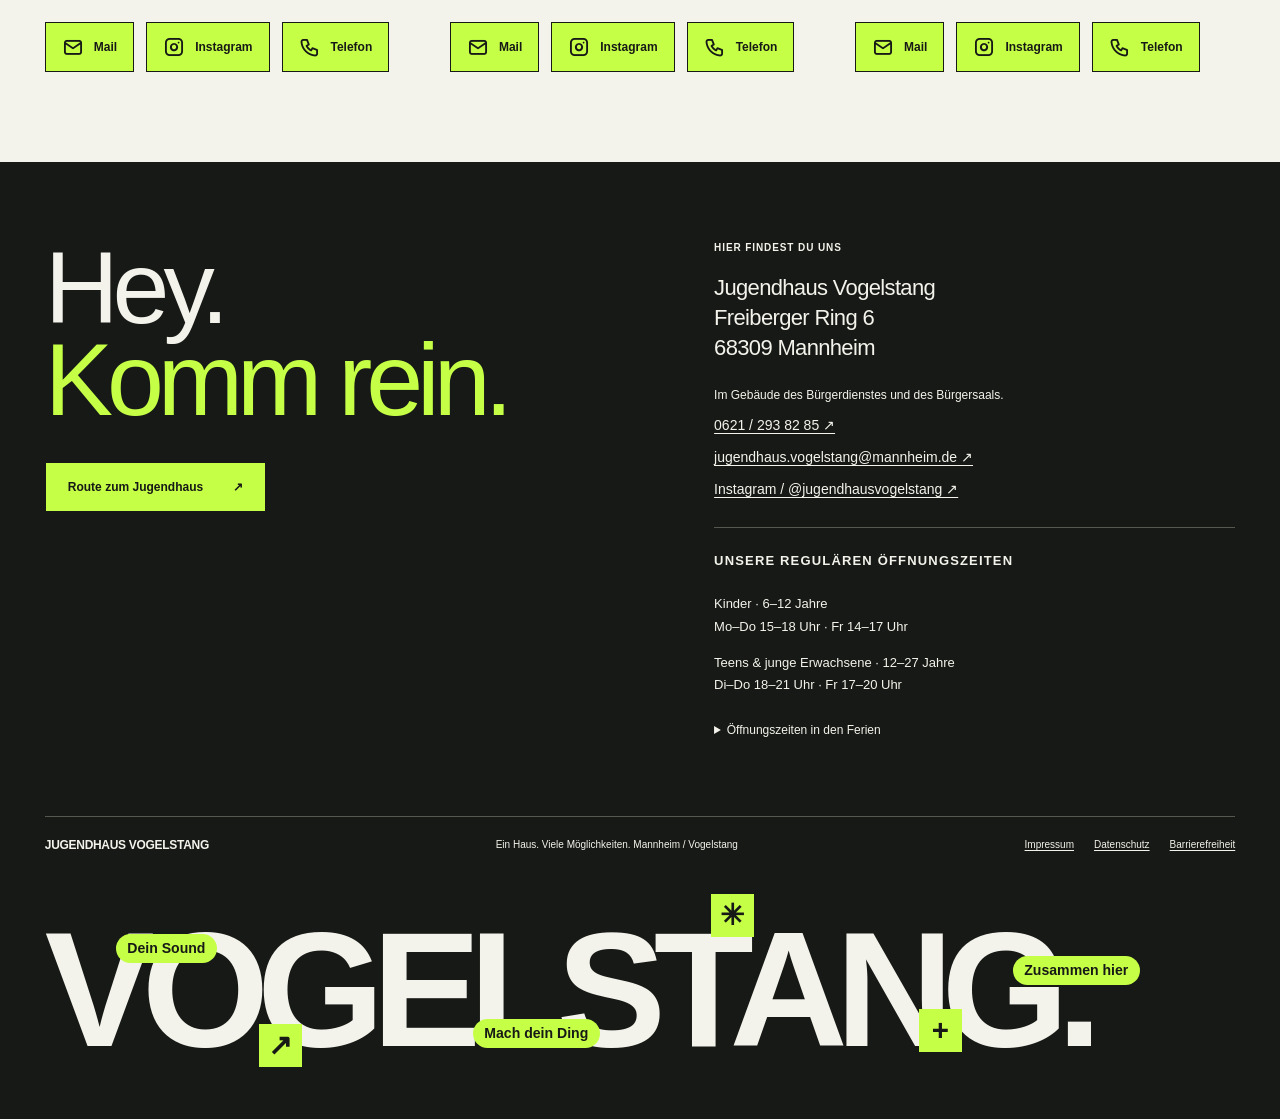
==== commit 49155f73: "feat(templates): use Tabler contact icons and remove footer pause control Bundle only the three lice" ====
--- a/examples/sites/jugendhaus-vogelstang/angebote.html
+++ b/examples/sites/jugendhaus-vogelstang/angebote.html
@@ -25,49 +25,49 @@
     <div class="offer-art art-pink" aria-hidden="true"><span class="art-orbit"></span><span class="art-orbit art-orbit-two"></span><span class="art-word">LOUD.<br>LIVE.</span></div>
     <p class="offer-meta">Tonstudio / Konzertraum</p><h3>Musik &amp; Bühne</h3><p>Deine Stimme, deine Band, dein Sound. Im Haus gibt es ein Tonstudio und einen Konzertraum – für Aufnahmen und die nächste Live-Idee.</p>
     <p>Recording-Termine und Möglichkeiten für Bands bitte direkt mit dem Team absprechen.</p><nav class="contact-channels" aria-label="Kontaktiere das Team">
-    <a class="contact-channel" href="mailto:jugendhaus.vogelstang@mannheim.de" aria-label="Schreib uns eine E-Mail"><span class="channel-icon icon-mail" aria-hidden="true"></span><span>Mail</span></a>
-    <a class="contact-channel" href="https://www.instagram.com/jugendhausvogelstang/" target="_blank" rel="noopener noreferrer" aria-label="Jugendhaus auf Instagram öffnen (neuer Tab)"><span class="channel-icon icon-instagram" aria-hidden="true"></span><span>Instagram</span></a>
-    <a class="contact-channel" href="tel:+496212938285" aria-label="Ruf das Jugendhaus an"><span class="channel-icon icon-phone" aria-hidden="true"></span><span>Telefon</span></a>
+    <a class="contact-channel" href="mailto:jugendhaus.vogelstang@mannheim.de" aria-label="Schreib uns eine E-Mail"><span class="channel-icon ti-mail" aria-hidden="true"></span><span>Mail</span></a>
+    <a class="contact-channel" href="https://www.instagram.com/jugendhausvogelstang/" target="_blank" rel="noopener noreferrer" aria-label="Jugendhaus auf Instagram öffnen (neuer Tab)"><span class="channel-icon ti-brand-instagram" aria-hidden="true"></span><span>Instagram</span></a>
+    <a class="contact-channel" href="tel:+496212938285" aria-label="Ruf das Jugendhaus an"><span class="channel-icon ti-phone" aria-hidden="true"></span><span>Telefon</span></a>
   </nav>
   </article><article class="offer">
     <div class="offer-art art-lime" aria-hidden="true"><span class="art-orbit"></span><span class="art-orbit art-orbit-two"></span><span class="art-word">MAKE<br>STUFF.</span></div>
     <p class="offer-meta">Kreativraum / Werkstatt</p><h3>Kreativ &amp; selber machen</h3><p>Nähen, malen, basteln oder etwas ganz Eigenes bauen. Im Kreativraum und in der Werkstatt ist Platz zum Ausprobieren.</p>
     <p>Du hast eine Idee für ein Projekt? Sprich uns an und wir schauen gemeinsam, was möglich ist.</p><nav class="contact-channels" aria-label="Kontaktiere das Team">
-    <a class="contact-channel" href="mailto:jugendhaus.vogelstang@mannheim.de" aria-label="Schreib uns eine E-Mail"><span class="channel-icon icon-mail" aria-hidden="true"></span><span>Mail</span></a>
-    <a class="contact-channel" href="https://www.instagram.com/jugendhausvogelstang/" target="_blank" rel="noopener noreferrer" aria-label="Jugendhaus auf Instagram öffnen (neuer Tab)"><span class="channel-icon icon-instagram" aria-hidden="true"></span><span>Instagram</span></a>
-    <a class="contact-channel" href="tel:+496212938285" aria-label="Ruf das Jugendhaus an"><span class="channel-icon icon-phone" aria-hidden="true"></span><span>Telefon</span></a>
+    <a class="contact-channel" href="mailto:jugendhaus.vogelstang@mannheim.de" aria-label="Schreib uns eine E-Mail"><span class="channel-icon ti-mail" aria-hidden="true"></span><span>Mail</span></a>
+    <a class="contact-channel" href="https://www.instagram.com/jugendhausvogelstang/" target="_blank" rel="noopener noreferrer" aria-label="Jugendhaus auf Instagram öffnen (neuer Tab)"><span class="channel-icon ti-brand-instagram" aria-hidden="true"></span><span>Instagram</span></a>
+    <a class="contact-channel" href="tel:+496212938285" aria-label="Ruf das Jugendhaus an"><span class="channel-icon ti-phone" aria-hidden="true"></span><span>Telefon</span></a>
   </nav>
   </article><article class="offer">
     <div class="offer-art art-paper" aria-hidden="true"><span class="art-orbit"></span><span class="art-orbit art-orbit-two"></span><span class="art-word">GOOD<br>TIMES.</span></div>
     <p class="offer-meta">Café / Spiele / Leseecke</p><h3>Treffen &amp; abschalten</h3><p>Billard, Tischkicker, Air-Hockey, Brettspiele oder einfach quatschen. Im Café und auf der Chillcouch kannst du Zeit mit anderen verbringen.</p>
     <p>Auch Leseecke, Computerraum und Spielkonsolen gehören zum Haus.</p><nav class="contact-channels" aria-label="Kontaktiere das Team">
-    <a class="contact-channel" href="mailto:jugendhaus.vogelstang@mannheim.de" aria-label="Schreib uns eine E-Mail"><span class="channel-icon icon-mail" aria-hidden="true"></span><span>Mail</span></a>
-    <a class="contact-channel" href="https://www.instagram.com/jugendhausvogelstang/" target="_blank" rel="noopener noreferrer" aria-label="Jugendhaus auf Instagram öffnen (neuer Tab)"><span class="channel-icon icon-instagram" aria-hidden="true"></span><span>Instagram</span></a>
-    <a class="contact-channel" href="tel:+496212938285" aria-label="Ruf das Jugendhaus an"><span class="channel-icon icon-phone" aria-hidden="true"></span><span>Telefon</span></a>
+    <a class="contact-channel" href="mailto:jugendhaus.vogelstang@mannheim.de" aria-label="Schreib uns eine E-Mail"><span class="channel-icon ti-mail" aria-hidden="true"></span><span>Mail</span></a>
+    <a class="contact-channel" href="https://www.instagram.com/jugendhausvogelstang/" target="_blank" rel="noopener noreferrer" aria-label="Jugendhaus auf Instagram öffnen (neuer Tab)"><span class="channel-icon ti-brand-instagram" aria-hidden="true"></span><span>Instagram</span></a>
+    <a class="contact-channel" href="tel:+496212938285" aria-label="Ruf das Jugendhaus an"><span class="channel-icon ti-phone" aria-hidden="true"></span><span>Telefon</span></a>
   </nav>
   </article><article class="offer">
     <div class="offer-art art-lime" aria-hidden="true"><span class="art-orbit"></span><span class="art-orbit art-orbit-two"></span><span class="art-word">TASTE<br>IT.</span></div>
     <p class="offer-meta">Küche / Gemeinsam essen</p><h3>Kochen &amp; backen</h3><p>In der Küche wird gemeinsam gekocht und gebacken. Dabei landet auch Obst und Gemüse aus dem eigenen Dachgarten auf dem Teller.</p>
     <p>Was gerade gekocht wird und wie du mitmachen kannst, erfährst du vor Ort.</p><nav class="contact-channels" aria-label="Kontaktiere das Team">
-    <a class="contact-channel" href="mailto:jugendhaus.vogelstang@mannheim.de" aria-label="Schreib uns eine E-Mail"><span class="channel-icon icon-mail" aria-hidden="true"></span><span>Mail</span></a>
-    <a class="contact-channel" href="https://www.instagram.com/jugendhausvogelstang/" target="_blank" rel="noopener noreferrer" aria-label="Jugendhaus auf Instagram öffnen (neuer Tab)"><span class="channel-icon icon-instagram" aria-hidden="true"></span><span>Instagram</span></a>
-    <a class="contact-channel" href="tel:+496212938285" aria-label="Ruf das Jugendhaus an"><span class="channel-icon icon-phone" aria-hidden="true"></span><span>Telefon</span></a>
+    <a class="contact-channel" href="mailto:jugendhaus.vogelstang@mannheim.de" aria-label="Schreib uns eine E-Mail"><span class="channel-icon ti-mail" aria-hidden="true"></span><span>Mail</span></a>
+    <a class="contact-channel" href="https://www.instagram.com/jugendhausvogelstang/" target="_blank" rel="noopener noreferrer" aria-label="Jugendhaus auf Instagram öffnen (neuer Tab)"><span class="channel-icon ti-brand-instagram" aria-hidden="true"></span><span>Instagram</span></a>
+    <a class="contact-channel" href="tel:+496212938285" aria-label="Ruf das Jugendhaus an"><span class="channel-icon ti-phone" aria-hidden="true"></span><span>Telefon</span></a>
   </nav>
   </article><article class="offer">
     <div class="offer-art art-paper" aria-hidden="true"><span class="art-orbit"></span><span class="art-orbit art-orbit-two"></span><span class="art-word">GROW<br>WITH US.</span></div>
     <p class="offer-meta">Dachgarten / Basketball</p><h3>Draußen &amp; zusammen</h3><p>Im Dachgarten wachsen kleine Gärten in Kisten. Draußen gibt es außerdem einen Basketballkorb für eine Runde mit Freund*innen.</p>
     <p>Ob Pflanzen pflegen oder eine Spielrunde starten: Bring dich mit deinen Ideen ein.</p><nav class="contact-channels" aria-label="Kontaktiere das Team">
-    <a class="contact-channel" href="mailto:jugendhaus.vogelstang@mannheim.de" aria-label="Schreib uns eine E-Mail"><span class="channel-icon icon-mail" aria-hidden="true"></span><span>Mail</span></a>
-    <a class="contact-channel" href="https://www.instagram.com/jugendhausvogelstang/" target="_blank" rel="noopener noreferrer" aria-label="Jugendhaus auf Instagram öffnen (neuer Tab)"><span class="channel-icon icon-instagram" aria-hidden="true"></span><span>Instagram</span></a>
-    <a class="contact-channel" href="tel:+496212938285" aria-label="Ruf das Jugendhaus an"><span class="channel-icon icon-phone" aria-hidden="true"></span><span>Telefon</span></a>
+    <a class="contact-channel" href="mailto:jugendhaus.vogelstang@mannheim.de" aria-label="Schreib uns eine E-Mail"><span class="channel-icon ti-mail" aria-hidden="true"></span><span>Mail</span></a>
+    <a class="contact-channel" href="https://www.instagram.com/jugendhausvogelstang/" target="_blank" rel="noopener noreferrer" aria-label="Jugendhaus auf Instagram öffnen (neuer Tab)"><span class="channel-icon ti-brand-instagram" aria-hidden="true"></span><span>Instagram</span></a>
+    <a class="contact-channel" href="tel:+496212938285" aria-label="Ruf das Jugendhaus an"><span class="channel-icon ti-phone" aria-hidden="true"></span><span>Telefon</span></a>
   </nav>
   </article><article class="offer">
     <div class="offer-art art-pink" aria-hidden="true"><span class="art-orbit"></span><span class="art-orbit art-orbit-two"></span><span class="art-word">YOUR<br>THING.</span></div>
     <p class="offer-meta">Mitreden / Mitgestalten</p><h3>Deine Idee zählt</h3><p>Du möchtest ein Angebot anstoßen oder zusammen mit anderen etwas organisieren? Das Jugendhaus bietet Raum für eure Ideen.</p>
     <p>Am besten kommst du vorbei und erzählst dem Team, was du vorhast.</p><nav class="contact-channels" aria-label="Kontaktiere das Team">
-    <a class="contact-channel" href="mailto:jugendhaus.vogelstang@mannheim.de" aria-label="Schreib uns eine E-Mail"><span class="channel-icon icon-mail" aria-hidden="true"></span><span>Mail</span></a>
-    <a class="contact-channel" href="https://www.instagram.com/jugendhausvogelstang/" target="_blank" rel="noopener noreferrer" aria-label="Jugendhaus auf Instagram öffnen (neuer Tab)"><span class="channel-icon icon-instagram" aria-hidden="true"></span><span>Instagram</span></a>
-    <a class="contact-channel" href="tel:+496212938285" aria-label="Ruf das Jugendhaus an"><span class="channel-icon icon-phone" aria-hidden="true"></span><span>Telefon</span></a>
+    <a class="contact-channel" href="mailto:jugendhaus.vogelstang@mannheim.de" aria-label="Schreib uns eine E-Mail"><span class="channel-icon ti-mail" aria-hidden="true"></span><span>Mail</span></a>
+    <a class="contact-channel" href="https://www.instagram.com/jugendhausvogelstang/" target="_blank" rel="noopener noreferrer" aria-label="Jugendhaus auf Instagram öffnen (neuer Tab)"><span class="channel-icon ti-brand-instagram" aria-hidden="true"></span><span>Instagram</span></a>
+    <a class="contact-channel" href="tel:+496212938285" aria-label="Ruf das Jugendhaus an"><span class="channel-icon ti-phone" aria-hidden="true"></span><span>Telefon</span></a>
   </nav>
   </article></div></section></main>
   <footer class="contact" id="kontakt">
@@ -104,7 +104,6 @@
         <span class="flying-badge badge-symbol badge-symbol-three">+</span>
       </div>
     </div>
-    <button class="motion-toggle" type="button" aria-pressed="false">Footer-Animation pausieren</button>
   </footer>
 </body>
 </html>
--- a/examples/sites/jugendhaus-vogelstang/style.css
+++ b/examples/sites/jugendhaus-vogelstang/style.css
@@ -75,13 +75,11 @@
 .contact-channels { display: flex; flex-wrap: wrap; gap: 12px; margin-top: 25px; }
 .contact-channel { display: inline-flex; align-items: center; justify-content: center; gap: 10px; min-width: 48px; min-height: 48px; padding: 13px 16px; border: 1px solid var(--ink); background: var(--lime); color: var(--ink); text-decoration: none; font-size: 12px; font-weight: 700; }
 .contact-channel:hover { background: var(--ink); color: var(--lime); }
-.channel-icon { display: inline-block; position: relative; width: 22px; height: 22px; flex-shrink: 0; }
-.icon-mail { height: 17px; border: 2px solid currentColor; border-radius: 2px; overflow: hidden; }
-.icon-mail::before { content: ""; position: absolute; width: 13px; height: 13px; left: 2.5px; top: -8px; border-right: 2px solid currentColor; border-bottom: 2px solid currentColor; transform: rotate(45deg); }
-.icon-instagram { border: 2px solid currentColor; border-radius: 6px; }
-.icon-instagram::before { content: ""; position: absolute; width: 9px; height: 9px; border: 2px solid currentColor; border-radius: 50%; left: 4.5px; top: 4.5px; }
-.icon-instagram::after { content: ""; position: absolute; width: 3px; height: 3px; border-radius: 50%; background: currentColor; right: 2px; top: 2px; }
-.icon-phone { background: currentColor; clip-path: polygon(5% 0, 30% 0, 45% 25%, 30% 40%, 60% 70%, 75% 55%, 100% 70%, 100% 95%, 80% 100%, 55% 90%, 10% 45%, 0 20%); }
+@font-face { font-family: "Tabler Contact"; src: url("assets/tabler-contact-3.49.0.woff2") format("woff2"); font-style: normal; font-weight: 400; font-display: block; }
+.channel-icon { display: inline-block; width: 22px; height: 22px; flex-shrink: 0; font-family: "Tabler Contact"; font-size: 22px; font-style: normal; font-weight: 400; font-synthesis: none; line-height: 1; }
+.ti-mail::before { content: "\eae5"; }
+.ti-brand-instagram::before { content: "\ec20"; }
+.ti-phone::before { content: "\eb09"; }
 .art-pink { background: var(--pink); }
 .art-lime { background: var(--lime); }
 .art-paper { background: var(--paper); }
@@ -165,9 +163,6 @@
   50% { transform: translate(12px, -15px) rotate(calc(var(--badge-tilt) + 8deg)); }
   100% { transform: translate(-10px, 10px) rotate(calc(var(--badge-tilt) - 8deg)); }
 }
-.motion-toggle { display: none; background: transparent; color: var(--paper); border: 1px solid currentColor; padding: 10px 14px; min-height: 44px; cursor: pointer; font-size: 12px; }
-.js-enabled .motion-toggle { display: inline-flex; }
-.js-enabled .motion-paused .flying-badge { animation-play-state: paused; }
 .legal-layout { display: grid; grid-template-columns: minmax(0, 1fr) minmax(0, 2fr); gap: 70px; }
 .legal-summary { min-width: 0; }
 .legal-status { background: var(--lime); color: var(--ink); padding: 24px; font-size: var(--text-small); line-height: 1.6; }
@@ -253,5 +248,4 @@
   html { scroll-behavior: auto; }
   .js-enabled .nav, .nav-toggle::after { transition: none; }
   .flying-badge { animation: none; transform: rotate(var(--badge-tilt)); will-change: auto; }
-  .js-enabled .motion-toggle { display: none; }
-}
+}
